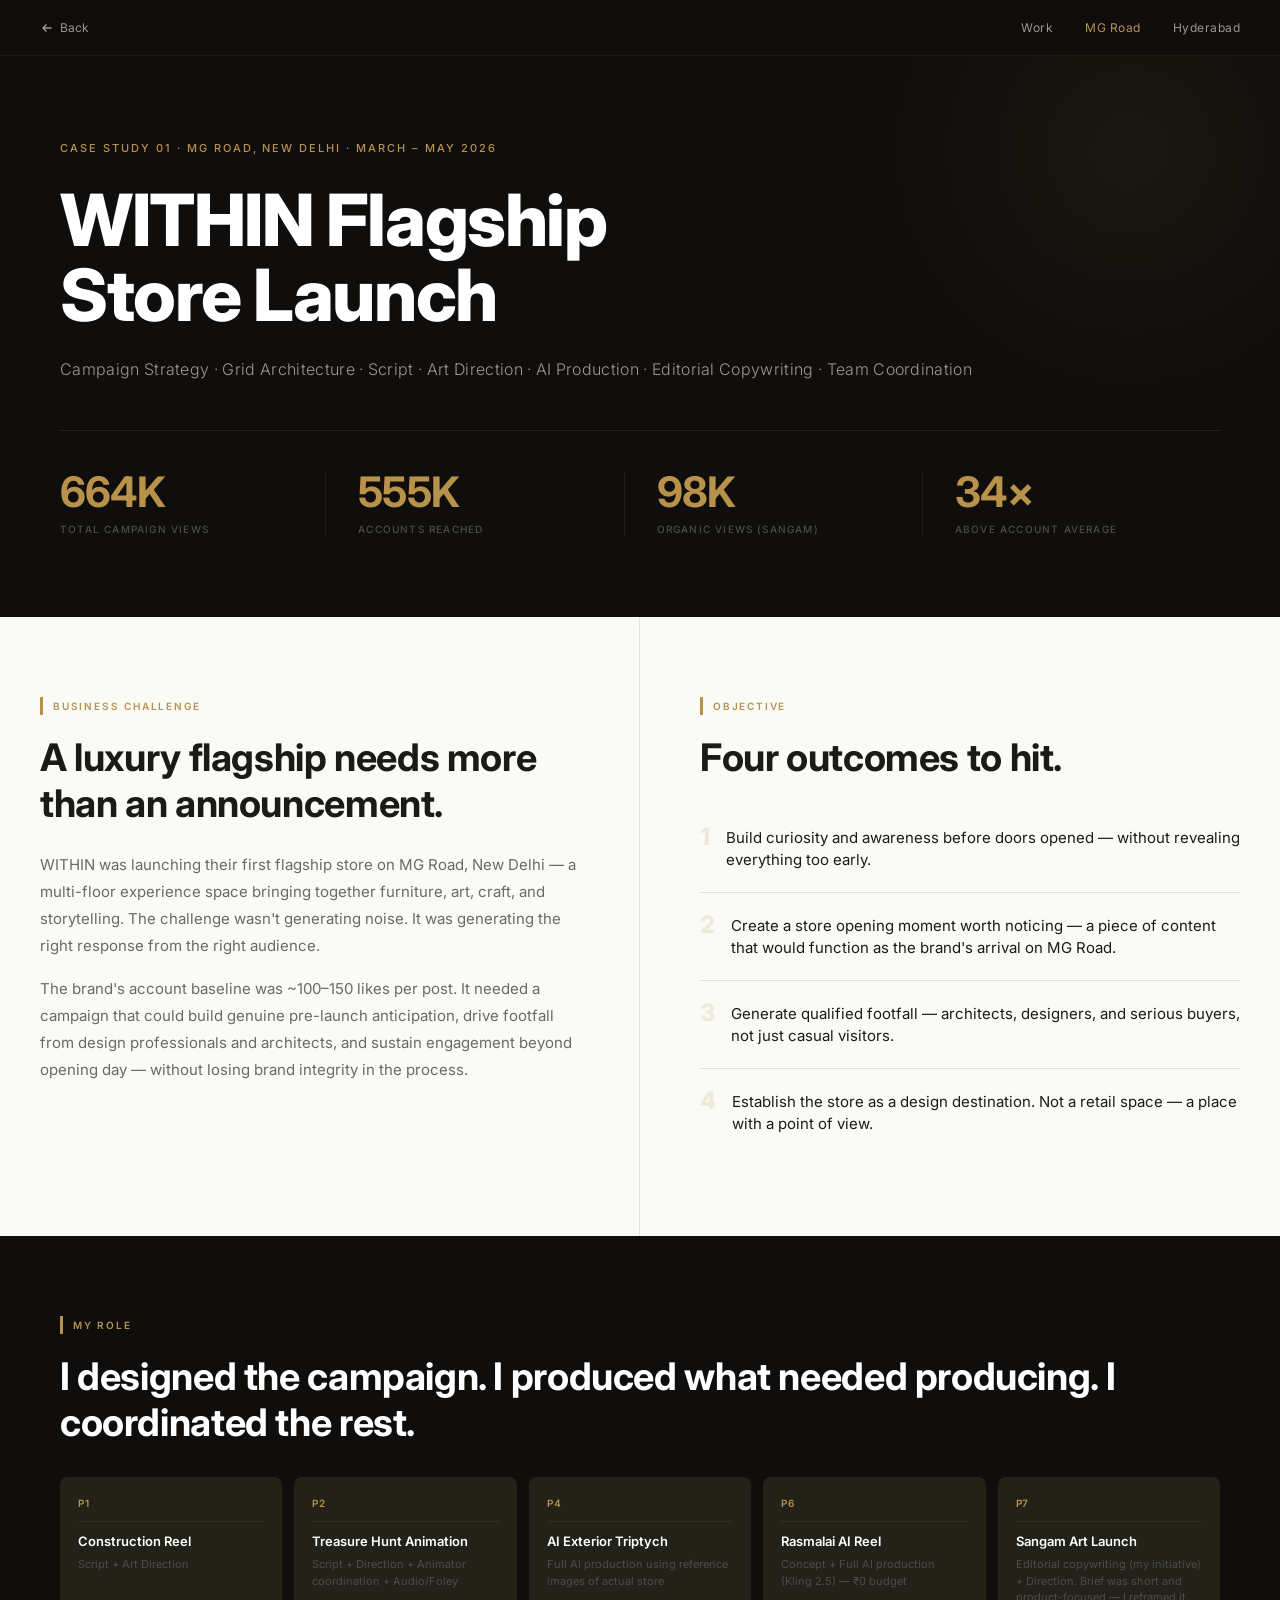
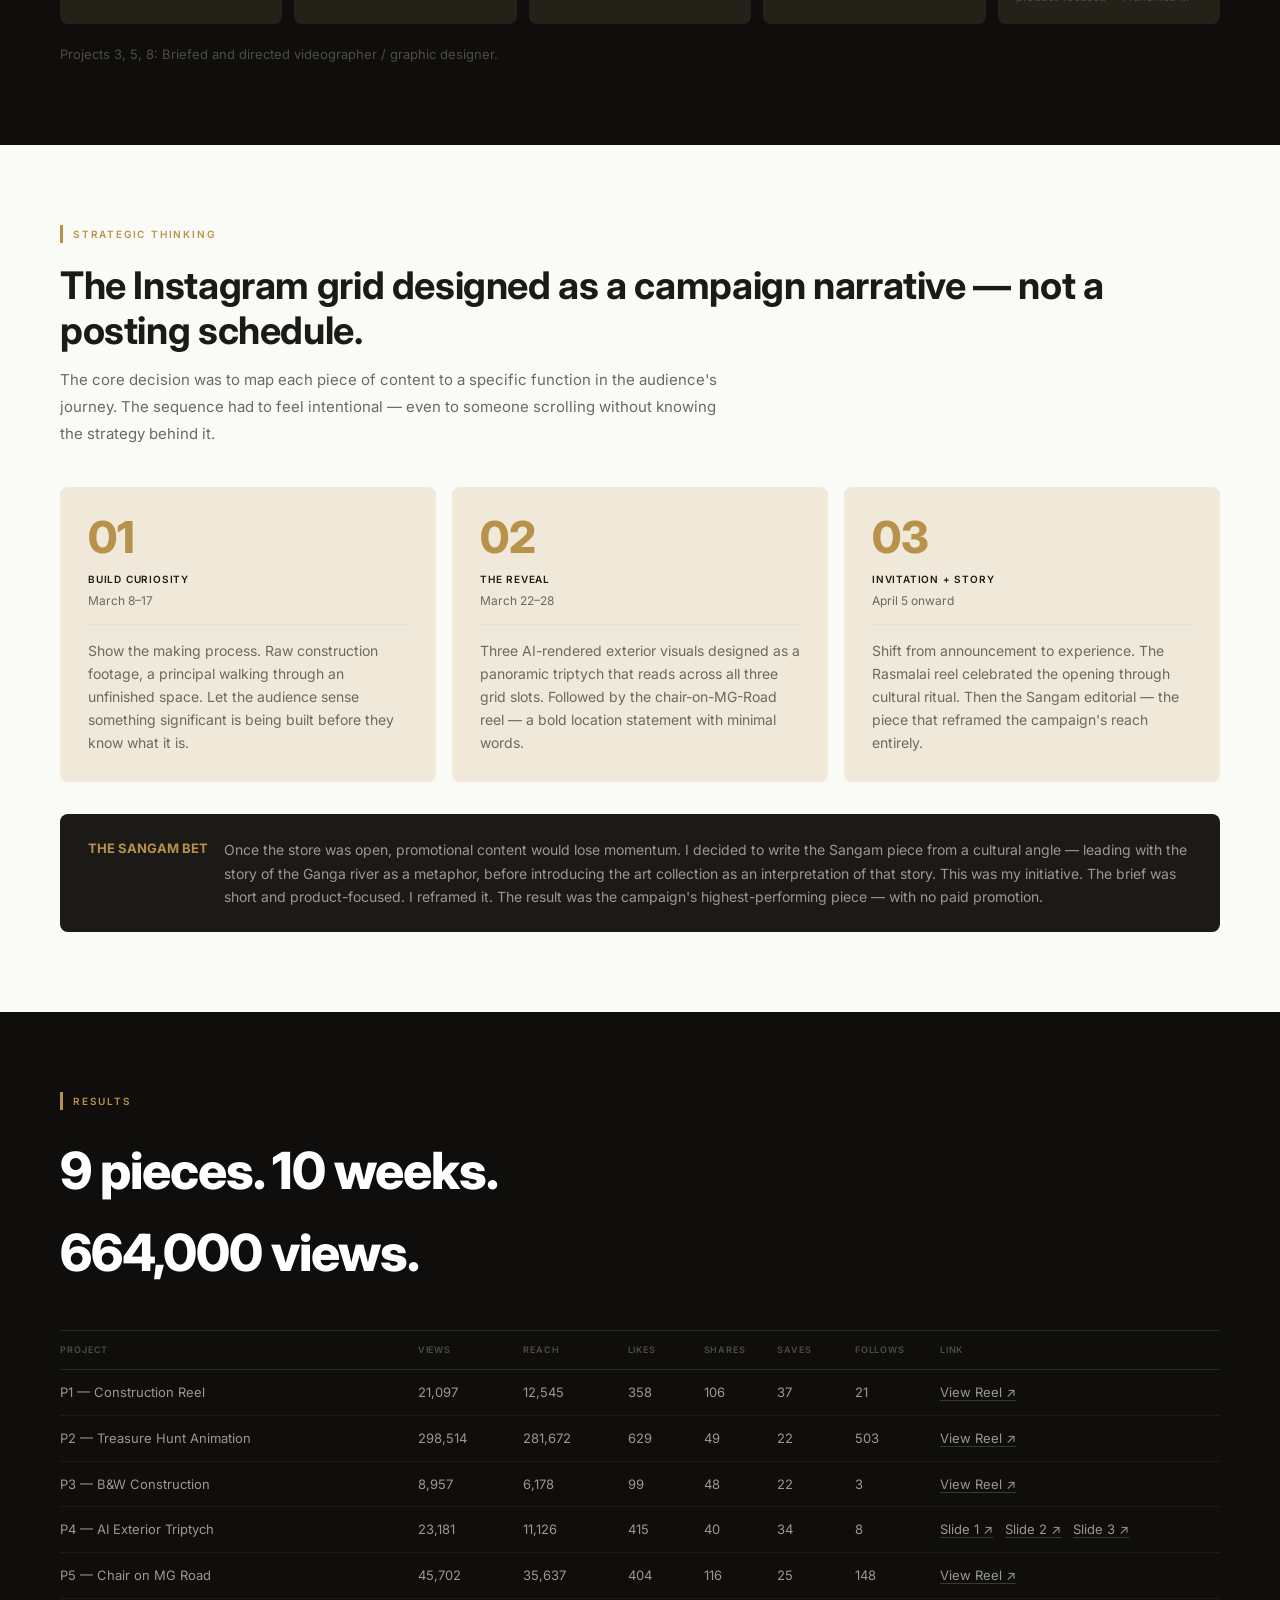
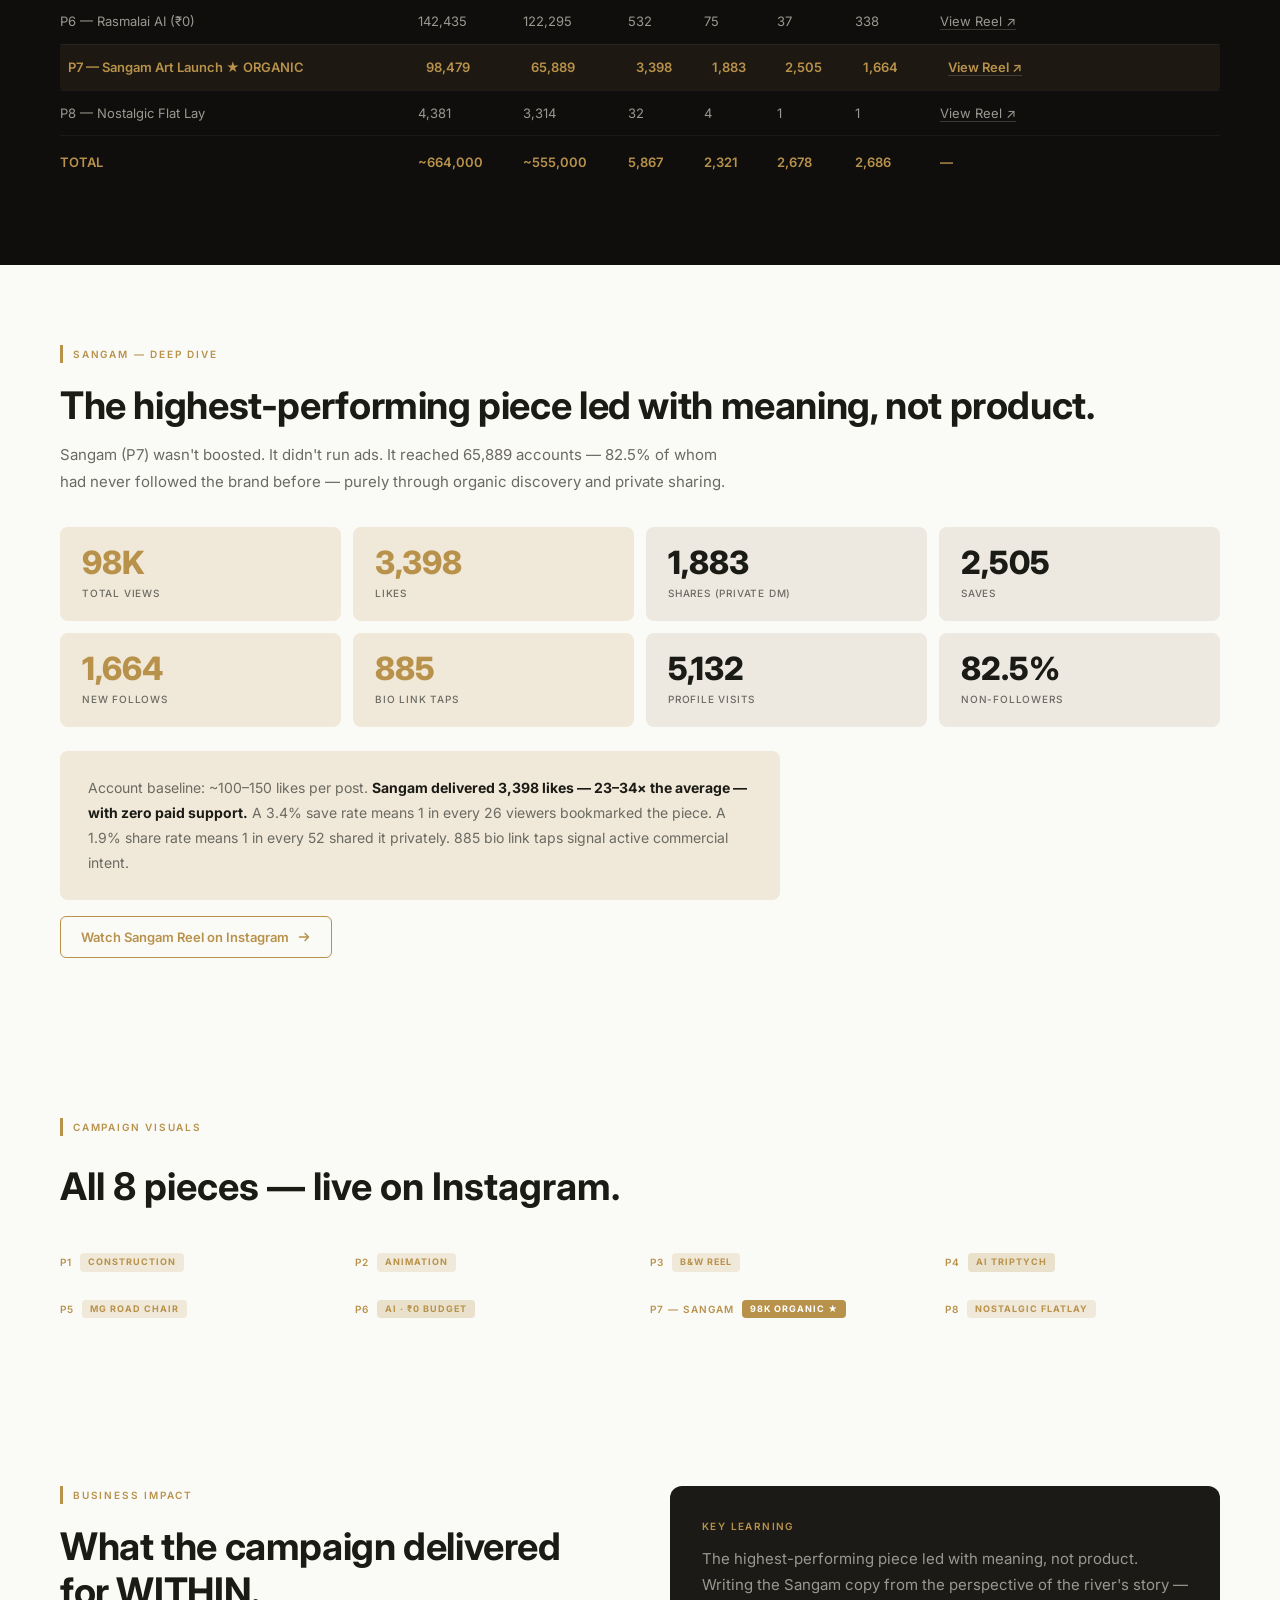
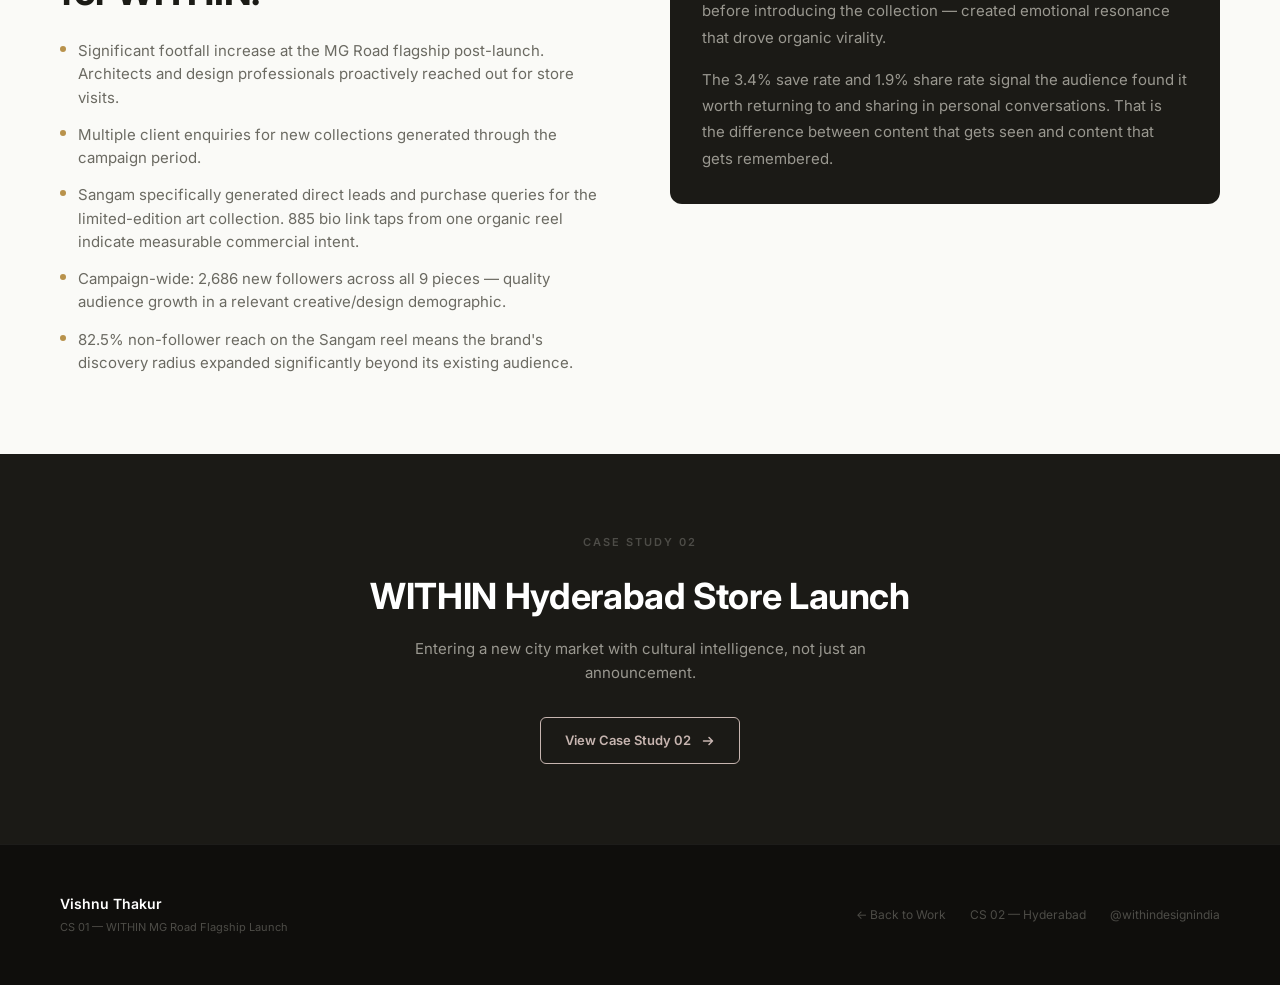
==== cs1_mgroad.html @ e26eabec "Add files via upload" ====
<!DOCTYPE html>
<html lang="en">
<head>
  <meta charset="UTF-8">
  <meta name="viewport" content="width=device-width, initial-scale=1.0">
  <title>CS 01 — MG Road Flagship Launch · Vishnu Thakur</title>
  <link rel="stylesheet" href="style.css">
</head>
<body>

<!-- NAV -->
<nav>
  <a href="index.html" class="nav-back">
    <svg width="14" height="14" viewBox="0 0 14 14" fill="none"><path d="M11 7H3M3 7L6 4M3 7L6 10" stroke="#9A9890" stroke-width="1.5" stroke-linecap="round" stroke-linejoin="round"/></svg>
    Back
  </a>
  <div class="nav-links">
    <a href="index.html">Work</a>
    <a href="cs1_mgroad.html" class="active">MG Road</a>
    <a href="cs2_hyderabad.html">Hyderabad</a>
  </div>
</nav>

<!-- HERO -->
<section class="cs-hero">
  <div class="cs-hero-inner">
    <p class="cs-hero-eyebrow">CASE STUDY 01 · MG ROAD, NEW DELHI · MARCH – MAY 2026</p>
    <h1 class="cs-hero-title">WITHIN Flagship<br>Store Launch</h1>
    <p class="cs-hero-roles">Campaign Strategy · Grid Architecture · Script · Art Direction · AI Production · Editorial Copywriting · Team Coordination</p>
    <div class="cs-hero-rule"></div>
    <div class="stats-row">
      <div class="stat-item">
        <div class="stat-big">664K</div>
        <div class="stat-small">TOTAL CAMPAIGN VIEWS</div>
      </div>
      <div class="stat-item">
        <div class="stat-big">555K</div>
        <div class="stat-small">ACCOUNTS REACHED</div>
      </div>
      <div class="stat-item">
        <div class="stat-big">98K</div>
        <div class="stat-small">ORGANIC VIEWS (SANGAM)</div>
      </div>
      <div class="stat-item">
        <div class="stat-big">34×</div>
        <div class="stat-small">ABOVE ACCOUNT AVERAGE</div>
      </div>
    </div>
  </div>
</section>

<!-- CHALLENGE + OBJECTIVE -->
<div class="two-col" style="background:#FAFAF7; max-width:100%;">
  <div class="col-left">
    <div class="label">BUSINESS CHALLENGE</div>
    <h2 class="section-title">A luxury flagship needs more than an announcement.</h2>
    <p class="section-body">WITHIN was launching their first flagship store on MG Road, New Delhi — a multi-floor experience space bringing together furniture, art, craft, and storytelling. The challenge wasn't generating noise. It was generating the right response from the right audience.</p>
    <p class="section-body" style="margin-top:16px;">The brand's account baseline was ~100–150 likes per post. It needed a campaign that could build genuine pre-launch anticipation, drive footfall from design professionals and architects, and sustain engagement beyond opening day — without losing brand integrity in the process.</p>
  </div>
  <div class="col-right">
    <div class="label">OBJECTIVE</div>
    <h2 class="section-title">Four outcomes to hit.</h2>
    <div class="obj-list">
      <div class="obj-item">
        <div class="obj-num">1</div>
        <div class="obj-text">Build curiosity and awareness before doors opened — without revealing everything too early.</div>
      </div>
      <div class="obj-item">
        <div class="obj-num">2</div>
        <div class="obj-text">Create a store opening moment worth noticing — a piece of content that would function as the brand's arrival on MG Road.</div>
      </div>
      <div class="obj-item">
        <div class="obj-num">3</div>
        <div class="obj-text">Generate qualified footfall — architects, designers, and serious buyers, not just casual visitors.</div>
      </div>
      <div class="obj-item">
        <div class="obj-num">4</div>
        <div class="obj-text">Establish the store as a design destination. Not a retail space — a place with a point of view.</div>
      </div>
    </div>
  </div>
</div>

<!-- MY ROLE -->
<section class="dark" style="padding: 80px 40px;">
  <div style="max-width:1160px; margin:0 auto;">
    <div class="label" style="color:var(--gold);">MY ROLE</div>
    <h2 class="section-title wh" style="margin-top:20px; margin-bottom:32px;">I designed the campaign. I produced what needed producing. I coordinated the rest.</h2>
    <div class="role-grid">
      <div class="role-card">
        <div class="role-tag">P1</div>
        <div class="role-sep"></div>
        <div class="role-name">Construction Reel</div>
        <div class="role-sub">Script + Art Direction</div>
      </div>
      <div class="role-card">
        <div class="role-tag">P2</div>
        <div class="role-sep"></div>
        <div class="role-name">Treasure Hunt Animation</div>
        <div class="role-sub">Script + Direction + Animator coordination + Audio/Foley</div>
      </div>
      <div class="role-card">
        <div class="role-tag">P4</div>
        <div class="role-sep"></div>
        <div class="role-name">AI Exterior Triptych</div>
        <div class="role-sub">Full AI production using reference images of actual store</div>
      </div>
      <div class="role-card">
        <div class="role-tag">P6</div>
        <div class="role-sep"></div>
        <div class="role-name">Rasmalai AI Reel</div>
        <div class="role-sub">Concept + Full AI production (Kling 2.5) — ₹0 budget</div>
      </div>
      <div class="role-card">
        <div class="role-tag">P7</div>
        <div class="role-sep"></div>
        <div class="role-name">Sangam Art Launch</div>
        <div class="role-sub">Editorial copywriting (my initiative) + Direction. Brief was short and product-focused — I reframed it.</div>
      </div>
    </div>
    <p style="font-size:13px; color:var(--wh30); margin-top:20px;">Projects 3, 5, 8: Briefed and directed videographer / graphic designer.</p>
  </div>
</section>

<!-- STRATEGIC THINKING -->
<section class="light" style="padding: 80px 40px;">
  <div style="max-width:1160px; margin:0 auto;">
    <div class="label">STRATEGIC THINKING</div>
    <h2 class="section-title" style="margin-top:20px; margin-bottom:12px;">The Instagram grid designed as a campaign narrative — not a posting schedule.</h2>
    <p class="section-body" style="max-width:680px; margin-bottom:40px;">The core decision was to map each piece of content to a specific function in the audience's journey. The sequence had to feel intentional — even to someone scrolling without knowing the strategy behind it.</p>
    <div class="phases-grid">
      <div class="phase-card">
        <div class="phase-num">01</div>
        <div class="phase-name">BUILD CURIOSITY</div>
        <div class="phase-date">March 8–17</div>
        <div class="phase-rule"></div>
        <div class="phase-body">Show the making process. Raw construction footage, a principal walking through an unfinished space. Let the audience sense something significant is being built before they know what it is.</div>
      </div>
      <div class="phase-card">
        <div class="phase-num">02</div>
        <div class="phase-name">THE REVEAL</div>
        <div class="phase-date">March 22–28</div>
        <div class="phase-rule"></div>
        <div class="phase-body">Three AI-rendered exterior visuals designed as a panoramic triptych that reads across all three grid slots. Followed by the chair-on-MG-Road reel — a bold location statement with minimal words.</div>
      </div>
      <div class="phase-card">
        <div class="phase-num">03</div>
        <div class="phase-name">INVITATION + STORY</div>
        <div class="phase-date">April 5 onward</div>
        <div class="phase-rule"></div>
        <div class="phase-body">Shift from announcement to experience. The Rasmalai reel celebrated the opening through cultural ritual. Then the Sangam editorial — the piece that reframed the campaign's reach entirely.</div>
      </div>
    </div>

    <div class="sangam-callout" style="margin-top:32px;">
      <div class="callout-label">THE SANGAM BET</div>
      <div class="callout-text">Once the store was open, promotional content would lose momentum. I decided to write the Sangam piece from a cultural angle — leading with the story of the Ganga river as a metaphor, before introducing the art collection as an interpretation of that story. This was my initiative. The brief was short and product-focused. I reframed it. The result was the campaign's highest-performing piece — with no paid promotion.</div>
    </div>
  </div>
</section>

<!-- RESULTS TABLE -->
<section class="results-section">
  <div class="results-inner">
    <div class="label" style="color:var(--gold);">RESULTS</div>
    <h2 class="results-title">9 pieces. 10 weeks.<br>664,000 views.</h2>
    <table class="results-table">
      <thead>
        <tr>
          <th>PROJECT</th>
          <th>VIEWS</th>
          <th>REACH</th>
          <th>LIKES</th>
          <th>SHARES</th>
          <th>SAVES</th>
          <th>FOLLOWS</th>
          <th>LINK</th>
        </tr>
      </thead>
      <tbody>
        <tr>
          <td>P1 — Construction Reel</td>
          <td>21,097</td>
          <td>12,545</td>
          <td>358</td>
          <td>106</td>
          <td>37</td>
          <td>21</td>
          <td><a href="https://www.instagram.com/reel/DVni7glgEg1/" target="_blank">View Reel ↗</a></td>
        </tr>
        <tr>
          <td>P2 — Treasure Hunt Animation</td>
          <td>298,514</td>
          <td>281,672</td>
          <td>629</td>
          <td>49</td>
          <td>22</td>
          <td>503</td>
          <td><a href="https://www.instagram.com/reel/DV3dgtsCQ7j/" target="_blank">View Reel ↗</a></td>
        </tr>
        <tr>
          <td>P3 — B&amp;W Construction</td>
          <td>8,957</td>
          <td>6,178</td>
          <td>99</td>
          <td>48</td>
          <td>22</td>
          <td>3</td>
          <td><a href="https://www.instagram.com/reel/DV-HUFXk-X1/" target="_blank">View Reel ↗</a></td>
        </tr>
        <tr>
          <td>P4 — AI Exterior Triptych</td>
          <td>23,181</td>
          <td>11,126</td>
          <td>415</td>
          <td>40</td>
          <td>34</td>
          <td>8</td>
          <td>
            <a href="https://www.instagram.com/p/DWLjaLLgFnv/" target="_blank">Slide 1 ↗</a> &nbsp;
            <a href="https://www.instagram.com/p/DWLjeWiANXj/" target="_blank">Slide 2 ↗</a> &nbsp;
            <a href="https://www.instagram.com/p/DWLjhaAgJu3/" target="_blank">Slide 3 ↗</a>
          </td>
        </tr>
        <tr>
          <td>P5 — Chair on MG Road</td>
          <td>45,702</td>
          <td>35,637</td>
          <td>404</td>
          <td>116</td>
          <td>25</td>
          <td>148</td>
          <td><a href="https://www.instagram.com/reel/DWbgYFxgLWz/" target="_blank">View Reel ↗</a></td>
        </tr>
        <tr>
          <td>P6 — Rasmalai AI (₹0)</td>
          <td>142,435</td>
          <td>122,295</td>
          <td>532</td>
          <td>75</td>
          <td>37</td>
          <td>338</td>
          <td><a href="https://www.instagram.com/reel/DWve4jhAHPQ/" target="_blank">View Reel ↗</a></td>
        </tr>
        <tr class="sangam">
          <td>P7 — Sangam Art Launch ★ ORGANIC</td>
          <td>98,479</td>
          <td>65,889</td>
          <td>3,398</td>
          <td>1,883</td>
          <td>2,505</td>
          <td>1,664</td>
          <td><a href="https://www.instagram.com/reel/DXRmqK6gDru/" target="_blank" style="color:var(--gold)">View Reel ↗</a></td>
        </tr>
        <tr>
          <td>P8 — Nostalgic Flat Lay</td>
          <td>4,381</td>
          <td>3,314</td>
          <td>32</td>
          <td>4</td>
          <td>1</td>
          <td>1</td>
          <td><a href="https://www.instagram.com/reel/DX_7qBUDzfw/" target="_blank">View Reel ↗</a></td>
        </tr>
        <tr class="totals">
          <td>TOTAL</td>
          <td>~664,000</td>
          <td>~555,000</td>
          <td>5,867</td>
          <td>2,321</td>
          <td>2,678</td>
          <td>2,686</td>
          <td>—</td>
        </tr>
      </tbody>
    </table>
  </div>
</section>

<!-- SANGAM DEEP DIVE -->
<section class="light" style="padding: 80px 40px;">
  <div style="max-width:1160px; margin:0 auto;">
    <div class="label">SANGAM — DEEP DIVE</div>
    <h2 class="section-title" style="margin-top:20px; margin-bottom:12px;">The highest-performing piece led with meaning, not product.</h2>
    <p class="section-body" style="max-width:680px; margin-bottom:32px;">Sangam (P7) wasn't boosted. It didn't run ads. It reached 65,889 accounts — 82.5% of whom had never followed the brand before — purely through organic discovery and private sharing.</p>
    <div class="sangam-stats-grid">
      <div class="sangam-stat">
        <div class="sangam-val">98K</div>
        <div class="sangam-lbl">TOTAL VIEWS</div>
      </div>
      <div class="sangam-stat">
        <div class="sangam-val">3,398</div>
        <div class="sangam-lbl">LIKES</div>
      </div>
      <div class="sangam-stat alt">
        <div class="sangam-val">1,883</div>
        <div class="sangam-lbl">SHARES (PRIVATE DM)</div>
      </div>
      <div class="sangam-stat alt">
        <div class="sangam-val">2,505</div>
        <div class="sangam-lbl">SAVES</div>
      </div>
      <div class="sangam-stat">
        <div class="sangam-val">1,664</div>
        <div class="sangam-lbl">NEW FOLLOWS</div>
      </div>
      <div class="sangam-stat">
        <div class="sangam-val">885</div>
        <div class="sangam-lbl">BIO LINK TAPS</div>
      </div>
      <div class="sangam-stat alt">
        <div class="sangam-val">5,132</div>
        <div class="sangam-lbl">PROFILE VISITS</div>
      </div>
      <div class="sangam-stat alt">
        <div class="sangam-val">82.5%</div>
        <div class="sangam-lbl">NON-FOLLOWERS</div>
      </div>
    </div>
    <div style="margin-top:24px; padding:24px 28px; background:var(--goldl); border-radius:8px; max-width:720px;">
      <p style="font-size:14px; color:var(--sub); line-height:1.8;">Account baseline: ~100–150 likes per post. <strong style="color:var(--txt);">Sangam delivered 3,398 likes — 23–34× the average — with zero paid support.</strong> A 3.4% save rate means 1 in every 26 viewers bookmarked the piece. A 1.9% share rate means 1 in every 52 shared it privately. 885 bio link taps signal active commercial intent.</p>
    </div>
    <div style="margin-top:16px;">
      <a href="https://www.instagram.com/reel/DXRmqK6gDru/" target="_blank" style="display:inline-flex; align-items:center; gap:8px; font-size:13px; font-weight:600; color:var(--gold); border:1px solid var(--gold); padding:10px 20px; border-radius:6px; transition: background 0.2s;" onmouseover="this.style.background='rgba(184,146,75,0.08)'" onmouseout="this.style.background='transparent'">
        Watch Sangam Reel on Instagram
        <svg width="14" height="14" viewBox="0 0 14 14" fill="none"><path d="M2.5 7H11.5M11.5 7L8 3.5M11.5 7L8 10.5" stroke="#B8924B" stroke-width="1.5" stroke-linecap="round" stroke-linejoin="round"/></svg>
      </a>
    </div>
  </div>
</section>

<!-- CAMPAIGN VISUALS EMBEDS -->
<section class="embeds-section">
  <div class="embeds-inner">
    <div class="label">CAMPAIGN VISUALS</div>
    <h2 class="embeds-title">All 8 pieces — live on Instagram.</h2>

    <!-- Row 1: P1, P2, P3, P4 -->
    <div class="embeds-grid" style="margin-bottom:20px;">
      <div class="embed-item">
        <div class="embed-label">P1 <span class="badge">CONSTRUCTION</span></div>
        <div class="embed-wrap">
          <blockquote class="instagram-media" data-instgrm-captioned data-instgrm-permalink="https://www.instagram.com/reel/DVni7glgEg1/" data-instgrm-version="14" style="background:#FFF; border:0; border-radius:3px; box-shadow:0 0 1px 0 rgba(0,0,0,0.5),0 1px 10px 0 rgba(0,0,0,0.15); margin:0; padding:0; width:100%;"></blockquote>
        </div>
      </div>
      <div class="embed-item">
        <div class="embed-label">P2 <span class="badge">ANIMATION</span></div>
        <div class="embed-wrap">
          <blockquote class="instagram-media" data-instgrm-captioned data-instgrm-permalink="https://www.instagram.com/reel/DV3dgtsCQ7j/" data-instgrm-version="14" style="background:#FFF; border:0; border-radius:3px; box-shadow:0 0 1px 0 rgba(0,0,0,0.5),0 1px 10px 0 rgba(0,0,0,0.15); margin:0; padding:0; width:100%;"></blockquote>
        </div>
      </div>
      <div class="embed-item">
        <div class="embed-label">P3 <span class="badge">B&W REEL</span></div>
        <div class="embed-wrap">
          <blockquote class="instagram-media" data-instgrm-captioned data-instgrm-permalink="https://www.instagram.com/reel/DV-HUFXk-X1/" data-instgrm-version="14" style="background:#FFF; border:0; border-radius:3px; box-shadow:0 0 1px 0 rgba(0,0,0,0.5),0 1px 10px 0 rgba(0,0,0,0.15); margin:0; padding:0; width:100%;"></blockquote>
        </div>
      </div>
      <div class="embed-item">
        <div class="embed-label">P4 <span class="badge organic">AI TRIPTYCH</span></div>
        <div class="embed-wrap">
          <blockquote class="instagram-media" data-instgrm-captioned data-instgrm-permalink="https://www.instagram.com/p/DWLjaLLgFnv/" data-instgrm-version="14" style="background:#FFF; border:0; border-radius:3px; box-shadow:0 0 1px 0 rgba(0,0,0,0.5),0 1px 10px 0 rgba(0,0,0,0.15); margin:0; padding:0; width:100%;"></blockquote>
        </div>
      </div>
    </div>

    <!-- Row 2: P5, P6, P7, P8 -->
    <div class="embeds-grid">
      <div class="embed-item">
        <div class="embed-label">P5 <span class="badge">MG ROAD CHAIR</span></div>
        <div class="embed-wrap">
          <blockquote class="instagram-media" data-instgrm-captioned data-instgrm-permalink="https://www.instagram.com/reel/DWbgYFxgLWz/" data-instgrm-version="14" style="background:#FFF; border:0; border-radius:3px; box-shadow:0 0 1px 0 rgba(0,0,0,0.5),0 1px 10px 0 rgba(0,0,0,0.15); margin:0; padding:0; width:100%;"></blockquote>
        </div>
      </div>
      <div class="embed-item">
        <div class="embed-label">P6 <span class="badge organic">AI · ₹0 BUDGET</span></div>
        <div class="embed-wrap">
          <blockquote class="instagram-media" data-instgrm-captioned data-instgrm-permalink="https://www.instagram.com/reel/DWve4jhAHPQ/" data-instgrm-version="14" style="background:#FFF; border:0; border-radius:3px; box-shadow:0 0 1px 0 rgba(0,0,0,0.5),0 1px 10px 0 rgba(0,0,0,0.15); margin:0; padding:0; width:100%;"></blockquote>
        </div>
      </div>
      <div class="embed-item">
        <div class="embed-label">P7 — SANGAM <span class="badge" style="background:#B8924B; color:#fff;">98K ORGANIC ★</span></div>
        <div class="embed-wrap">
          <blockquote class="instagram-media" data-instgrm-captioned data-instgrm-permalink="https://www.instagram.com/reel/DXRmqK6gDru/" data-instgrm-version="14" style="background:#FFF; border:0; border-radius:3px; box-shadow:0 0 1px 0 rgba(0,0,0,0.5),0 1px 10px 0 rgba(0,0,0,0.15); margin:0; padding:0; width:100%;"></blockquote>
        </div>
      </div>
      <div class="embed-item">
        <div class="embed-label">P8 <span class="badge">NOSTALGIC FLATLAY</span></div>
        <div class="embed-wrap">
          <blockquote class="instagram-media" data-instgrm-captioned data-instgrm-permalink="https://www.instagram.com/reel/DX_7qBUDzfw/" data-instgrm-version="14" style="background:#FFF; border:0; border-radius:3px; box-shadow:0 0 1px 0 rgba(0,0,0,0.5),0 1px 10px 0 rgba(0,0,0,0.15); margin:0; padding:0; width:100%;"></blockquote>
        </div>
      </div>
    </div>
  </div>
</section>

<!-- BUSINESS IMPACT + KEY LEARNING -->
<div class="impact-section">
  <div class="impact-inner">
    <div>
      <div class="label">BUSINESS IMPACT</div>
      <h2 class="section-title" style="margin-top:20px;">What the campaign delivered for WITHIN.</h2>
      <div class="impact-list">
        <div class="impact-item"><div class="impact-dot"></div><div>Significant footfall increase at the MG Road flagship post-launch. Architects and design professionals proactively reached out for store visits.</div></div>
        <div class="impact-item"><div class="impact-dot"></div><div>Multiple client enquiries for new collections generated through the campaign period.</div></div>
        <div class="impact-item"><div class="impact-dot"></div><div>Sangam specifically generated direct leads and purchase queries for the limited-edition art collection. 885 bio link taps from one organic reel indicate measurable commercial intent.</div></div>
        <div class="impact-item"><div class="impact-dot"></div><div>Campaign-wide: 2,686 new followers across all 9 pieces — quality audience growth in a relevant creative/design demographic.</div></div>
        <div class="impact-item"><div class="impact-dot"></div><div>82.5% non-follower reach on the Sangam reel means the brand's discovery radius expanded significantly beyond its existing audience.</div></div>
      </div>
    </div>
    <div>
      <div class="learning-card">
        <div class="learning-label">KEY LEARNING</div>
        <p class="learning-text">The highest-performing piece led with meaning, not product. Writing the Sangam copy from the perspective of the river's story — before introducing the collection — created emotional resonance that drove organic virality.</p>
        <p class="learning-text" style="margin-top:16px;">The 3.4% save rate and 1.9% share rate signal the audience found it worth returning to and sharing in personal conversations. That is the difference between content that gets seen and content that gets remembered.</p>
      </div>
    </div>
  </div>
</div>

<!-- NEXT CASE STUDY CTA -->
<div style="background:var(--dp); padding:80px 40px; text-align:center;">
  <p style="font-size:11px; font-weight:600; color:var(--wh30); letter-spacing:0.18em; margin-bottom:16px;">CASE STUDY 02</p>
  <h3 style="font-size:36px; font-weight:700; color:var(--wh); margin-bottom:12px; letter-spacing:-0.01em;">WITHIN Hyderabad Store Launch</h3>
  <p style="font-size:15px; color:var(--wh60); max-width:480px; margin:0 auto 32px; line-height:1.6;">Entering a new city market with cultural intelligence, not just an announcement.</p>
  <a href="cs2_hyderabad.html" style="display:inline-flex; align-items:center; gap:10px; font-size:13px; font-weight:600; color:var(--rose); border:1px solid var(--rose); padding:12px 24px; border-radius:6px; transition: background 0.2s;" onmouseover="this.style.background='rgba(199,181,176,0.08)'" onmouseout="this.style.background='transparent'">
    View Case Study 02
    <svg width="14" height="14" viewBox="0 0 14 14" fill="none"><path d="M2.5 7H11.5M11.5 7L8 3.5M11.5 7L8 10.5" stroke="#C7B5B0" stroke-width="1.5" stroke-linecap="round" stroke-linejoin="round"/></svg>
  </a>
</div>

<!-- FOOTER -->
<footer>
  <div class="footer-inner">
    <div>
      <div class="footer-name">Vishnu Thakur</div>
      <div class="footer-note">CS 01 — WITHIN MG Road Flagship Launch</div>
    </div>
    <div class="footer-links">
      <a href="index.html">← Back to Work</a>
      <a href="cs2_hyderabad.html">CS 02 — Hyderabad</a>
      <a href="https://www.instagram.com/withindesignindia/" target="_blank">@withindesignindia</a>
    </div>
  </div>
</footer>

<!-- Instagram embed script -->
<script async src="//www.instagram.com/embed.js"></script>

</body>
</html>
---- style.css ----
@import url('https://fonts.googleapis.com/css2?family=Inter:ital,wght@0,300;0,400;0,500;0,600;0,700;0,800;0,900;1,300;1,400&display=swap');

:root {
  --dark: #0F0E0C;
  --dp: #1B1A16;
  --card: #232218;
  --bg: #FAFAF7;
  --txt: #1B1B16;
  --sub: #6B6A62;
  --gold: #B8924B;
  --goldl: #F0E8D8;
  --bdr: #E5E0D8;
  --wh: #FFFFFF;
  --wh60: #9A9890;
  --wh30: #4D4C47;
  --rose: #C7B5B0;
}

*, *::before, *::after { margin: 0; padding: 0; box-sizing: border-box; }

html { scroll-behavior: smooth; }

body {
  font-family: 'Inter', 'Helvetica Neue', Helvetica, Arial, sans-serif;
  background: var(--bg);
  color: var(--txt);
  line-height: 1.6;
  -webkit-font-smoothing: antialiased;
}

a { color: inherit; text-decoration: none; }

/* ── GLOBAL UTILITIES ──────────────────────────────── */
.container { max-width: 1160px; margin: 0 auto; padding: 0 40px; }
.label {
  font-size: 10px;
  font-weight: 600;
  letter-spacing: 0.18em;
  color: var(--gold);
  display: flex;
  align-items: center;
  gap: 10px;
}
.label::before {
  content: '';
  display: inline-block;
  width: 3px;
  height: 18px;
  background: var(--gold);
  flex-shrink: 0;
}
.label.rose-label { color: var(--rose); }
.label.rose-label::before { background: var(--rose); }

section { padding: 80px 0; }
section.dark { background: var(--dark); }
section.dp { background: var(--dp); }
section.light { background: var(--bg); }

/* ── NAV ───────────────────────────────────────────── */
nav {
  position: fixed;
  top: 0; left: 0; right: 0;
  z-index: 100;
  background: rgba(15,14,12,0.92);
  backdrop-filter: blur(12px);
  border-bottom: 1px solid rgba(255,255,255,0.06);
  padding: 18px 40px;
  display: flex;
  align-items: center;
  justify-content: space-between;
}
.nav-brand {
  font-size: 13px;
  font-weight: 600;
  color: var(--wh);
  letter-spacing: 0.04em;
}
.nav-brand span { color: var(--gold); }
.nav-links { display: flex; gap: 32px; }
.nav-links a {
  font-size: 12px;
  color: var(--wh60);
  letter-spacing: 0.04em;
  transition: color 0.2s;
}
.nav-links a:hover, .nav-links a.active { color: var(--gold); }
.nav-back {
  font-size: 12px;
  color: var(--wh60);
  display: flex;
  align-items: center;
  gap: 6px;
  transition: color 0.2s;
}
.nav-back:hover { color: var(--wh); }

/* ── HERO (INDEX) ──────────────────────────────────── */
.hero {
  background: var(--dark);
  min-height: 100vh;
  display: flex;
  flex-direction: column;
  justify-content: center;
  padding: 120px 40px 80px;
  position: relative;
  overflow: hidden;
}
.hero::before {
  content: '';
  position: absolute;
  top: 0; left: 0;
  width: 600px; height: 600px;
  background: radial-gradient(circle, rgba(184,146,75,0.08) 0%, transparent 70%);
  pointer-events: none;
}
.hero-eyebrow {
  font-size: 11px;
  font-weight: 500;
  color: var(--gold);
  letter-spacing: 0.18em;
  margin-bottom: 28px;
}
.hero-name {
  font-size: clamp(56px, 8vw, 96px);
  font-weight: 800;
  color: var(--wh);
  line-height: 1.0;
  letter-spacing: -0.02em;
  margin-bottom: 24px;
}
.hero-name em {
  font-style: normal;
  color: var(--gold);
}
.hero-desc {
  font-size: 18px;
  font-weight: 300;
  color: var(--wh60);
  max-width: 600px;
  line-height: 1.7;
  margin-bottom: 48px;
}
.hero-rule {
  width: 100%;
  height: 1px;
  background: rgba(255,255,255,0.08);
  margin-bottom: 40px;
}
.hero-meta {
  display: flex;
  gap: 60px;
  flex-wrap: wrap;
}
.hero-meta-item {}
.hero-meta-label {
  font-size: 10px;
  font-weight: 500;
  color: var(--wh30);
  letter-spacing: 0.14em;
  margin-bottom: 4px;
}
.hero-meta-value {
  font-size: 14px;
  color: var(--wh60);
}

/* ── CASE STUDY CARDS ──────────────────────────────── */
.cs-grid {
  display: grid;
  grid-template-columns: 1fr 1fr;
  gap: 24px;
  padding: 80px 40px;
  max-width: 1160px;
  margin: 0 auto;
}
.cs-card {
  border-radius: 12px;
  overflow: hidden;
  text-decoration: none;
  display: block;
  transition: transform 0.25s ease, box-shadow 0.25s ease;
}
.cs-card:hover { transform: translateY(-4px); box-shadow: 0 24px 60px rgba(0,0,0,0.15); }
.cs-card-inner {
  background: var(--dp);
  padding: 48px 40px;
  height: 100%;
  display: flex;
  flex-direction: column;
  gap: 20px;
  border: 1px solid rgba(255,255,255,0.06);
}
.cs-card-inner.rose-card { border-color: rgba(199,181,176,0.10); }
.cs-number {
  font-size: 72px;
  font-weight: 800;
  color: rgba(255,255,255,0.06);
  line-height: 1;
  letter-spacing: -0.02em;
}
.cs-title {
  font-size: 32px;
  font-weight: 700;
  color: var(--wh);
  line-height: 1.2;
  letter-spacing: -0.01em;
}
.cs-sub {
  font-size: 14px;
  color: var(--wh60);
  line-height: 1.6;
}
.cs-stats {
  display: flex;
  gap: 32px;
  margin-top: 8px;
  flex-wrap: wrap;
}
.cs-stat-val { font-size: 28px; font-weight: 700; color: var(--gold); }
.cs-stat-val.rose { color: var(--rose); }
.cs-stat-lbl { font-size: 10px; color: var(--wh30); letter-spacing: 0.10em; margin-top: 2px; }
.cs-cta {
  margin-top: auto;
  font-size: 13px;
  font-weight: 600;
  color: var(--gold);
  letter-spacing: 0.06em;
  display: flex;
  align-items: center;
  gap: 8px;
}
.cs-cta.rose-cta { color: var(--rose); }
.cs-cta svg { transition: transform 0.2s; }
.cs-card:hover .cs-cta svg { transform: translateX(4px); }

/* ── ABOUT STRIP ───────────────────────────────────── */
.about-strip {
  background: var(--goldl);
  padding: 64px 40px;
}
.about-inner {
  max-width: 1160px;
  margin: 0 auto;
  display: grid;
  grid-template-columns: 1fr 1fr;
  gap: 60px;
  align-items: center;
}
.about-title { font-size: 36px; font-weight: 700; color: var(--txt); line-height: 1.2; }
.about-body { font-size: 15px; color: var(--sub); line-height: 1.75; }
.discipline-list { display: flex; flex-wrap: wrap; gap: 10px; margin-top: 20px; }
.discipline-tag {
  font-size: 12px;
  font-weight: 500;
  color: var(--sub);
  background: rgba(0,0,0,0.06);
  padding: 6px 14px;
  border-radius: 20px;
}

/* ── CASE STUDY PAGES ──────────────────────────────── */
.cs-hero {
  background: var(--dark);
  padding: 140px 40px 80px;
  position: relative;
  overflow: hidden;
}
.cs-hero::before {
  content: '';
  position: absolute;
  top: -100px; right: -100px;
  width: 500px; height: 500px;
  background: radial-gradient(circle, rgba(184,146,75,0.07) 0%, transparent 70%);
  pointer-events: none;
}
.cs-hero.rose-hero::before { background: radial-gradient(circle, rgba(199,181,176,0.07) 0%, transparent 70%); }
.cs-hero-inner { max-width: 1160px; margin: 0 auto; }
.cs-hero-eyebrow { font-size: 11px; font-weight: 500; color: var(--gold); letter-spacing: 0.18em; margin-bottom: 24px; }
.cs-hero-eyebrow.rose { color: var(--rose); }
.cs-hero-title {
  font-size: clamp(40px, 6vw, 72px);
  font-weight: 800;
  color: var(--wh);
  line-height: 1.05;
  letter-spacing: -0.02em;
  margin-bottom: 24px;
  max-width: 800px;
}
.cs-hero-roles {
  font-size: 16px;
  font-weight: 300;
  color: var(--wh60);
  margin-bottom: 48px;
  letter-spacing: 0.02em;
}
.cs-hero-rule { height: 1px; background: rgba(255,255,255,0.08); margin-bottom: 40px; }
.stats-row { display: flex; gap: 0; }
.stat-item {
  flex: 1;
  padding-right: 32px;
  border-right: 1px solid rgba(255,255,255,0.08);
  margin-right: 32px;
}
.stat-item:last-child { border-right: none; margin-right: 0; }
.stat-big { font-size: 42px; font-weight: 700; color: var(--gold); letter-spacing: -0.02em; line-height: 1; }
.stat-big.rose { color: var(--rose); }
.stat-small { font-size: 10px; font-weight: 500; color: var(--wh30); letter-spacing: 0.12em; margin-top: 8px; }

/* ── TWO-COL LAYOUT ────────────────────────────────── */
.two-col {
  display: grid;
  grid-template-columns: 1fr 1fr;
  gap: 0;
}
.col-left { padding: 80px 60px 80px 40px; border-right: 1px solid var(--bdr); }
.col-right { padding: 80px 40px 80px 60px; }
.col-left.dark-col { background: var(--dp); border-right-color: rgba(255,255,255,0.06); }
.col-right.dark-col { background: var(--dp); }

.section-title {
  font-size: clamp(28px, 3vw, 38px);
  font-weight: 700;
  color: var(--txt);
  line-height: 1.2;
  letter-spacing: -0.01em;
  margin-top: 20px;
  margin-bottom: 24px;
}
.section-title.wh { color: var(--wh); }
.section-body {
  font-size: 15px;
  color: var(--sub);
  line-height: 1.8;
}
.section-body.wh { color: var(--wh60); }

/* ── OBJECTIVE LIST ────────────────────────────────── */
.obj-list { margin-top: 20px; display: flex; flex-direction: column; gap: 0; }
.obj-item { padding: 20px 0; border-bottom: 1px solid var(--bdr); display: flex; gap: 16px; align-items: flex-start; }
.obj-item:last-child { border-bottom: none; }
.obj-num { font-size: 24px; font-weight: 800; color: var(--goldl); flex-shrink: 0; line-height: 1; }
.obj-text { font-size: 15px; color: var(--txt); line-height: 1.5; padding-top: 2px; }

/* ── PHASE CARDS ───────────────────────────────────── */
.phases-grid {
  display: grid;
  grid-template-columns: repeat(3, 1fr);
  gap: 16px;
  margin-top: 32px;
}
.phase-card {
  background: var(--goldl);
  border-radius: 8px;
  padding: 28px;
}
.phase-num { font-size: 44px; font-weight: 800; color: var(--gold); line-height: 1; margin-bottom: 12px; }
.phase-name { font-size: 10px; font-weight: 600; color: var(--txt); letter-spacing: 0.08em; margin-bottom: 4px; }
.phase-date { font-size: 12px; color: var(--sub); margin-bottom: 14px; }
.phase-rule { height: 1px; background: var(--bdr); margin-bottom: 14px; }
.phase-body { font-size: 14px; color: var(--sub); line-height: 1.65; }

.sangam-callout {
  background: var(--dp);
  border-radius: 8px;
  padding: 24px 28px;
  margin-top: 24px;
  display: flex;
  gap: 16px;
  align-items: flex-start;
}
.callout-label { font-size: 13px; font-weight: 700; color: var(--gold); flex-shrink: 0; }
.callout-text { font-size: 14px; color: var(--wh60); line-height: 1.65; }

/* ── ROLE CARDS ────────────────────────────────────── */
.role-grid { display: grid; grid-template-columns: repeat(5, 1fr); gap: 12px; margin-top: 16px; }
.role-grid.three-col { grid-template-columns: repeat(3, 1fr); }
.role-card {
  background: var(--card);
  border-radius: 8px;
  padding: 18px;
}
.role-card.dim { background: rgba(255,255,255,0.04); }
.role-tag { font-size: 10px; font-weight: 600; color: var(--gold); letter-spacing: 0.08em; margin-bottom: 10px; }
.role-tag.muted { color: var(--wh30); }
.role-sep { height: 1px; background: rgba(255,255,255,0.06); margin-bottom: 10px; }
.role-name { font-size: 13px; font-weight: 600; color: var(--wh); line-height: 1.4; margin-bottom: 6px; }
.role-name.dim-text { color: var(--wh60); }
.role-sub { font-size: 11px; color: var(--wh30); line-height: 1.5; }

/* ── RESULTS TABLE ─────────────────────────────────── */
.results-section { background: var(--dark); padding: 80px 40px; }
.results-inner { max-width: 1160px; margin: 0 auto; }
.results-title { font-size: clamp(32px, 4vw, 52px); font-weight: 800; color: var(--wh); letter-spacing: -0.02em; margin: 20px 0 36px; }

table.results-table {
  width: 100%;
  border-collapse: collapse;
}
table.results-table th {
  font-size: 9px;
  font-weight: 600;
  color: var(--wh30);
  letter-spacing: 0.10em;
  text-align: left;
  padding: 12px 10px 12px 0;
  border-top: 1px solid rgba(255,255,255,0.10);
  border-bottom: 1px solid rgba(255,255,255,0.10);
}
table.results-table td {
  font-size: 13px;
  color: var(--wh60);
  padding: 12px 10px 12px 0;
  border-bottom: 1px solid rgba(255,255,255,0.05);
}
table.results-table td a {
  color: var(--wh60);
  text-decoration: none;
  border-bottom: 1px solid rgba(154,152,144,0.3);
  transition: color 0.2s;
}
table.results-table td a:hover { color: var(--gold); }
table.results-table tr.sangam td { color: var(--gold); font-weight: 600; background: rgba(184,146,75,0.08); padding-left: 8px; }
table.results-table tr.sangam td:first-child { border-radius: 4px 0 0 4px; padding-left: 8px; }
table.results-table tr.sangam td:last-child { border-radius: 0 4px 4px 0; }
table.results-table tr.totals td { border-top: 1px solid rgba(184,146,75,0.4); border-bottom: none; color: var(--gold); font-weight: 600; padding-top: 16px; }

/* ── SANGAM STATS ──────────────────────────────────── */
.sangam-stats-grid {
  display: grid;
  grid-template-columns: repeat(4, 1fr);
  gap: 12px;
  margin: 24px 0;
}
.sangam-stat {
  background: var(--goldl);
  border-radius: 8px;
  padding: 20px 22px;
}
.sangam-stat.alt { background: #EDE8E0; }
.sangam-val { font-size: 32px; font-weight: 800; color: var(--gold); line-height: 1; margin-bottom: 6px; }
.sangam-stat.alt .sangam-val { color: var(--txt); }
.sangam-lbl { font-size: 10px; font-weight: 500; color: var(--sub); letter-spacing: 0.08em; }

/* ── EMBEDS GRID ───────────────────────────────────── */
.embeds-section { background: var(--bg); padding: 80px 40px; }
.embeds-inner { max-width: 1160px; margin: 0 auto; }
.embeds-title { font-size: clamp(28px, 3vw, 38px); font-weight: 700; color: var(--txt); margin: 20px 0 36px; }
.embeds-grid {
  display: grid;
  grid-template-columns: repeat(4, 1fr);
  gap: 20px;
}
.embed-item {}
.embed-label {
  font-size: 10px;
  font-weight: 600;
  color: var(--gold);
  letter-spacing: 0.10em;
  margin-bottom: 8px;
  display: flex;
  align-items: center;
  gap: 8px;
}
.embed-label .badge {
  background: var(--goldl);
  color: var(--gold);
  padding: 2px 8px;
  border-radius: 4px;
  font-size: 9px;
  font-weight: 700;
}
.embed-label .badge.organic {
  background: rgba(184,146,75,0.25);
  color: var(--gold);
}
.embed-wrap {
  border-radius: 8px;
  overflow: hidden;
}
.embed-wrap .instagram-media {
  border-radius: 8px !important;
  min-width: auto !important;
  width: 100% !important;
}

/* Hyderabad rose variants */
.sangam-stat.rose { background: #F5EFED; }
.sangam-stat.rose .sangam-val { color: var(--rose); }
.sangam-val.rose { color: var(--rose); }

/* ── IMPACT + LEARNING ─────────────────────────────── */
.impact-section { padding: 80px 40px; }
.impact-inner { max-width: 1160px; margin: 0 auto; display: grid; grid-template-columns: 1fr 1fr; gap: 60px; align-items: start; }
.impact-list { display: flex; flex-direction: column; gap: 14px; margin-top: 16px; }
.impact-item { display: flex; gap: 12px; font-size: 15px; color: var(--sub); line-height: 1.55; align-items: flex-start; }
.impact-dot { width: 6px; height: 6px; background: var(--gold); border-radius: 50%; flex-shrink: 0; margin-top: 7px; }
.impact-dot.rose { background: var(--rose); }
.learning-card { background: var(--dp); border-radius: 12px; padding: 32px; }
.learning-label { font-size: 10px; font-weight: 600; color: var(--gold); letter-spacing: 0.14em; margin-bottom: 12px; }
.learning-text { font-size: 15px; color: var(--wh60); line-height: 1.75; }

/* ── GRID CARDS (HYDERABAD) ────────────────────────── */
.grid-cards { display: grid; grid-template-columns: repeat(5, 1fr); gap: 12px; margin-top: 24px; }
.grid-card { background: rgba(255,255,255,0.04); border-radius: 8px; padding: 18px; display: flex; flex-direction: column; }
.grid-card.hero { background: rgba(199,181,176,0.10); }
.grid-type { font-size: 9px; font-weight: 600; color: var(--gold); letter-spacing: 0.08em; margin-bottom: 8px; }
.grid-card.hero .grid-type { color: var(--rose); }
.grid-sep { height: 1px; background: rgba(255,255,255,0.06); margin-bottom: 10px; }
.grid-name { font-size: 13px; font-weight: 600; color: var(--wh); line-height: 1.4; margin-bottom: 6px; }
.grid-desc { font-size: 11px; color: var(--wh60); line-height: 1.5; flex: 1; }
.grid-own { margin-top: 10px; font-size: 10px; font-weight: 600; color: var(--wh30); letter-spacing: 0.06em; }
.grid-card.hero .grid-own { color: var(--rose); }

/* ── FOOTER ────────────────────────────────────────── */
footer {
  background: var(--dark);
  padding: 48px 40px;
  border-top: 1px solid rgba(255,255,255,0.06);
}
.footer-inner { max-width: 1160px; margin: 0 auto; display: flex; justify-content: space-between; align-items: center; }
.footer-name { font-size: 14px; font-weight: 600; color: var(--wh); }
.footer-links { display: flex; gap: 24px; }
.footer-links a { font-size: 12px; color: var(--wh30); transition: color 0.2s; }
.footer-links a:hover { color: var(--gold); }
.footer-note { font-size: 11px; color: var(--wh30); margin-top: 4px; }

/* ── RESPONSIVE ────────────────────────────────────── */
@media (max-width: 900px) {
  .cs-grid, .two-col, .about-inner, .impact-inner { grid-template-columns: 1fr; }
  .col-left { border-right: none; border-bottom: 1px solid var(--bdr); padding: 60px 24px; }
  .col-right { padding: 60px 24px; }
  .embeds-grid { grid-template-columns: repeat(2, 1fr); }
  .role-grid { grid-template-columns: repeat(2, 1fr); }
  .phases-grid { grid-template-columns: 1fr; }
  .sangam-stats-grid { grid-template-columns: repeat(2, 1fr); }
  .stats-row { flex-wrap: wrap; gap: 24px; }
  .grid-cards { grid-template-columns: repeat(2, 1fr); }
  nav { padding: 16px 24px; }
  .nav-links { display: none; }
  .hero, .cs-hero { padding-left: 24px; padding-right: 24px; }
  .container { padding: 0 24px; }
}
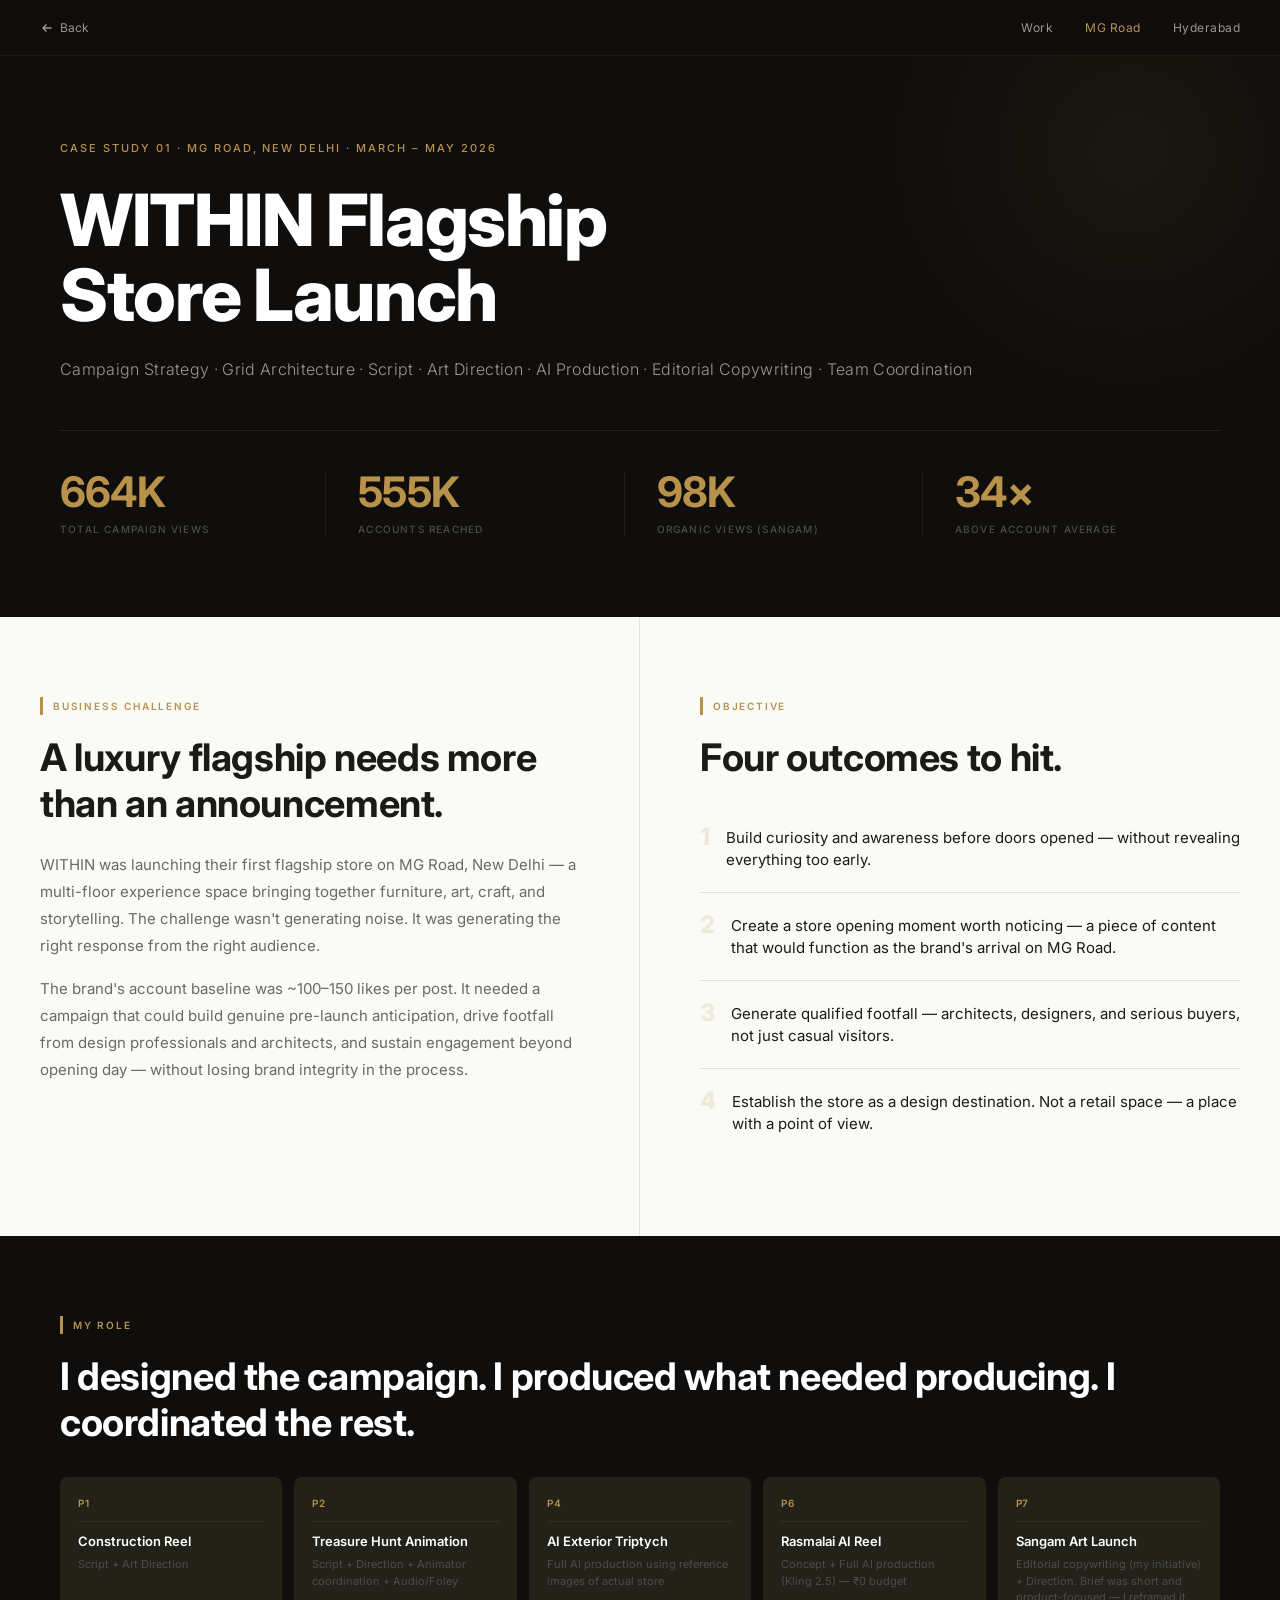
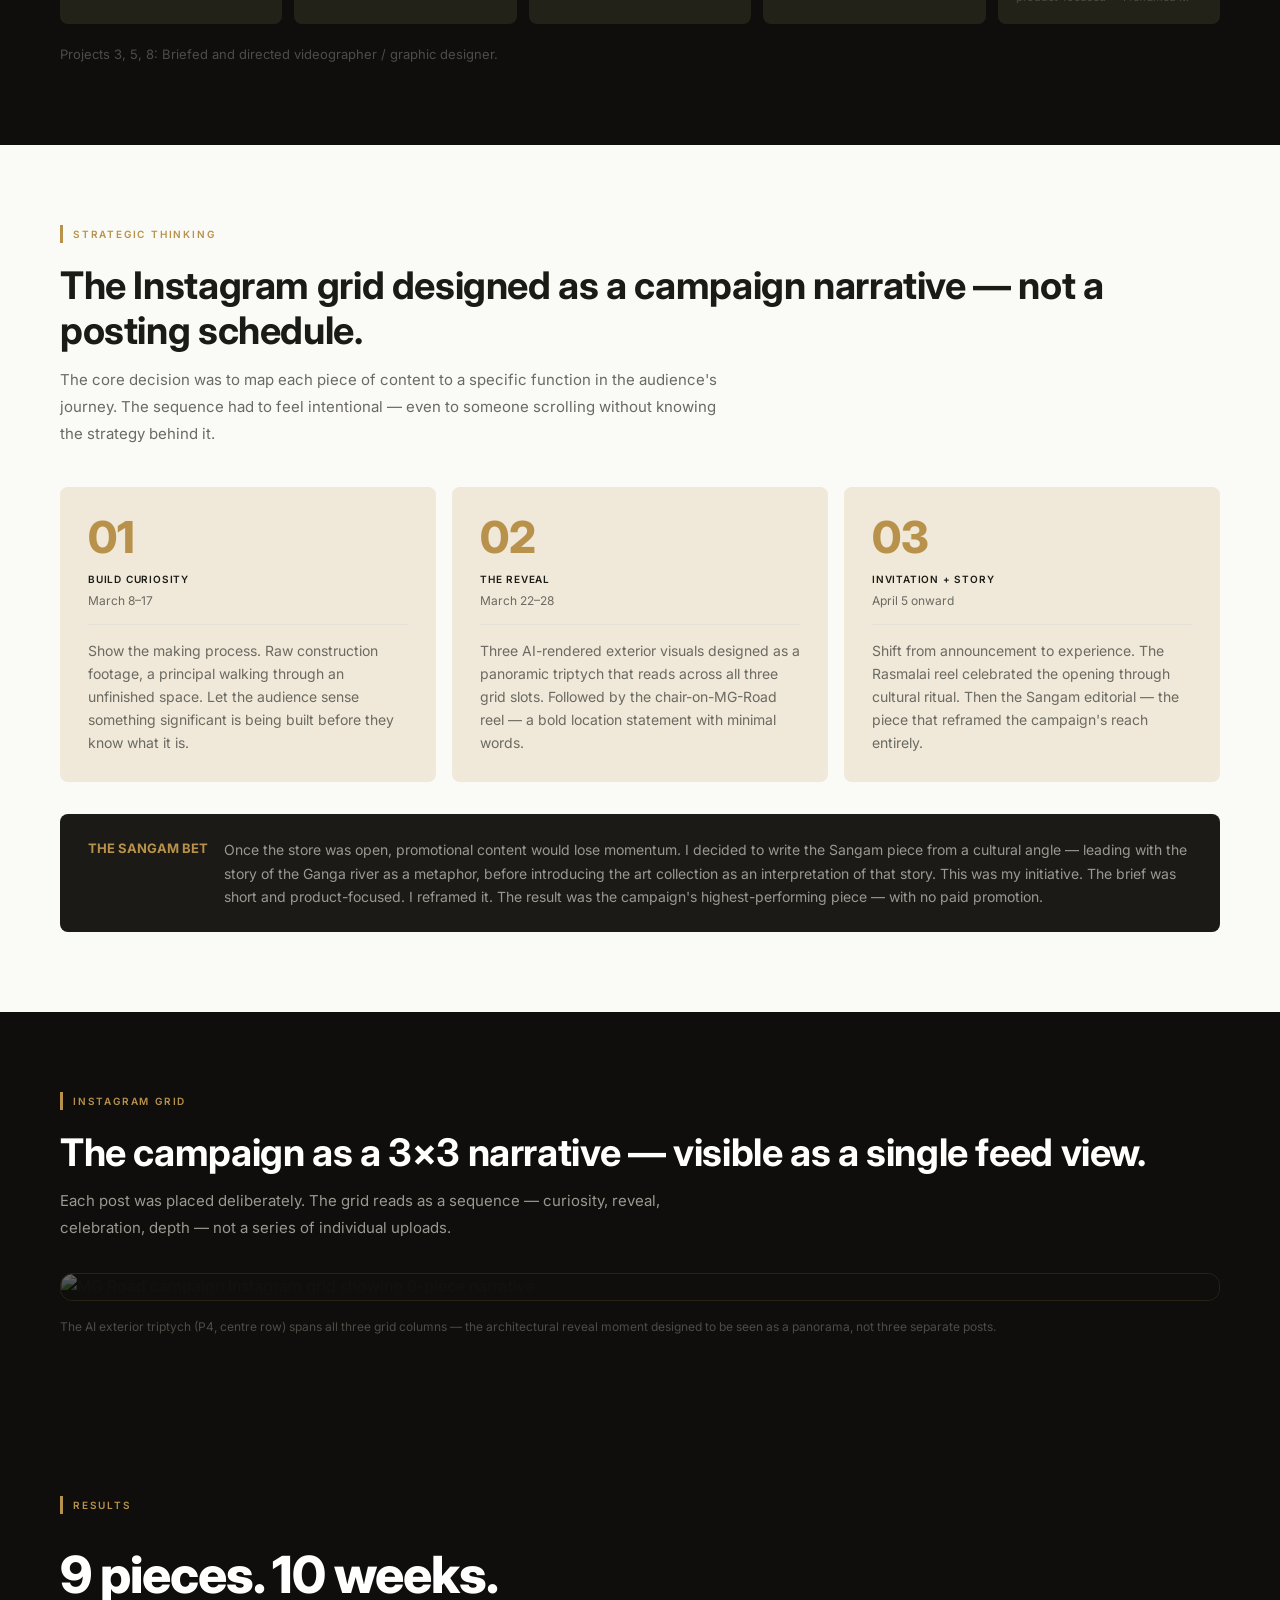
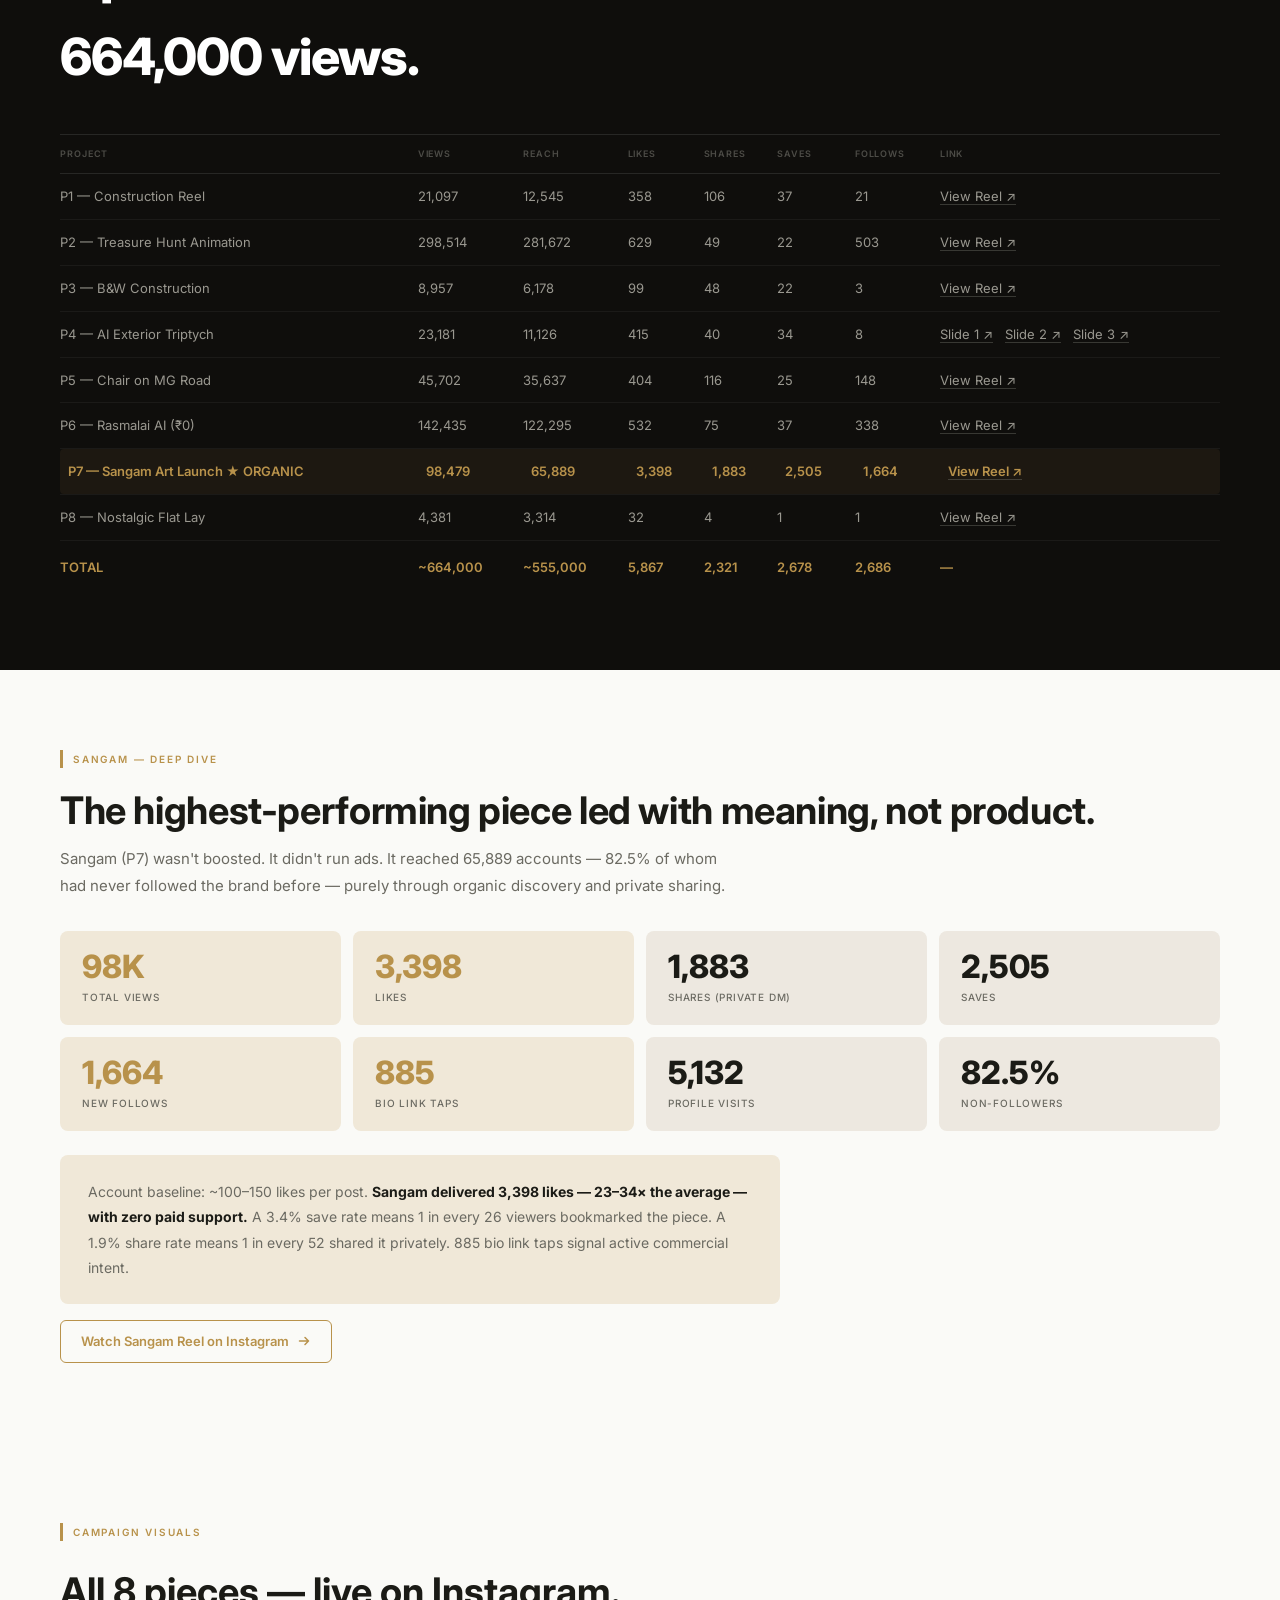
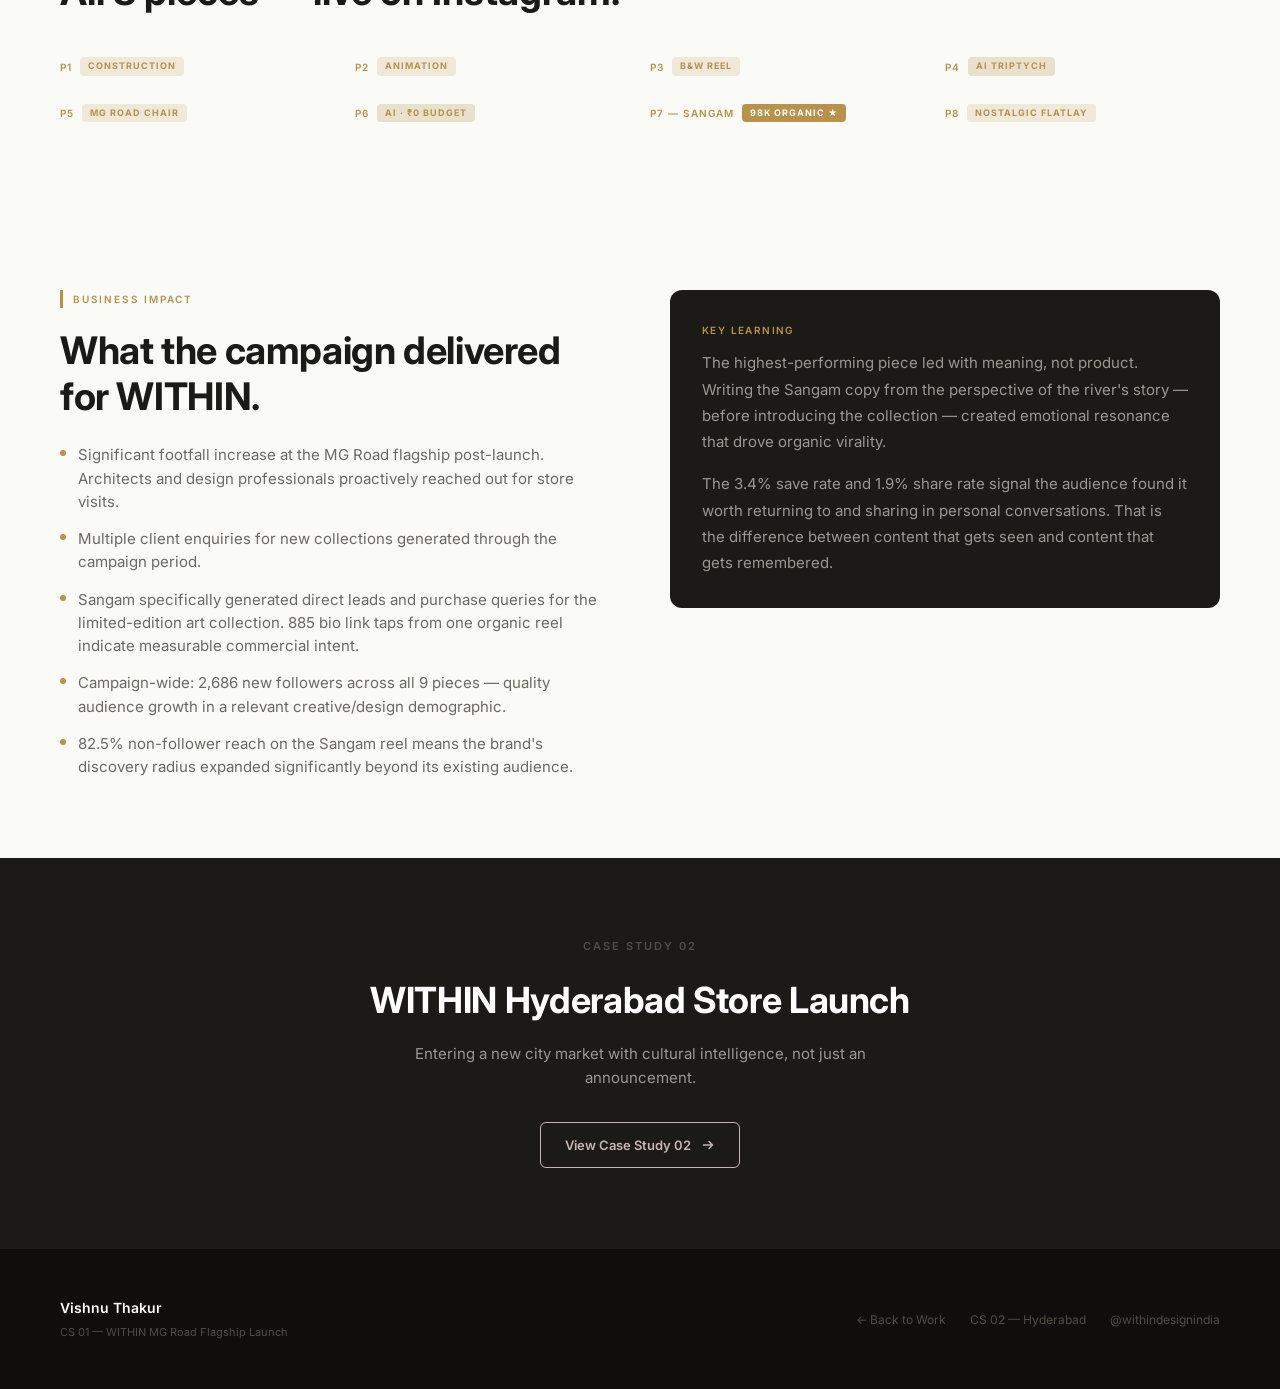
==== commit f0495b15: "Add files via upload" ====
--- a/cs1_mgroad.html
+++ b/cs1_mgroad.html
@@ -159,6 +159,23 @@
   </div>
 </section>
 
+<!-- INSTAGRAM GRID VIEW -->
+<section style="background:var(--dark); padding: 80px 40px;">
+  <div style="max-width:1160px; margin:0 auto;">
+    <div class="label" style="color:var(--gold);">INSTAGRAM GRID</div>
+    <h2 class="section-title wh" style="margin-top:20px; margin-bottom:12px;">The campaign as a 3×3 narrative — visible as a single feed view.</h2>
+    <p class="section-body wh" style="max-width:680px; margin-bottom:32px;">Each post was placed deliberately. The grid reads as a sequence — curiosity, reveal, celebration, depth — not a series of individual uploads.</p>
+    <div style="position:relative; border-radius:12px; overflow:hidden; border:1px solid rgba(184,146,75,0.15);">
+      <img src="images/grid_mgroad.jpg" alt="MG Road campaign Instagram grid showing 9-piece narrative" style="width:100%; display:block; border-radius:12px;">
+      <div style="position:absolute; bottom:0; left:0; right:0; background:linear-gradient(transparent, rgba(15,14,12,0.85)); padding:24px 28px;">
+        <p style="font-size:11px; font-weight:600; color:var(--gold); letter-spacing:0.14em; margin-bottom:4px;">@WITHINDESIGNINDIA</p>
+        <p style="font-size:13px; color:var(--wh60);">MG Road Launch Campaign · 9 pieces · March – May 2026</p>
+      </div>
+    </div>
+    <p style="font-size:12px; color:var(--wh30); margin-top:16px;">The AI exterior triptych (P4, centre row) spans all three grid columns — the architectural reveal moment designed to be seen as a panorama, not three separate posts.</p>
+  </div>
+</section>
+
 <!-- RESULTS TABLE -->
 <section class="results-section">
   <div class="results-inner">
